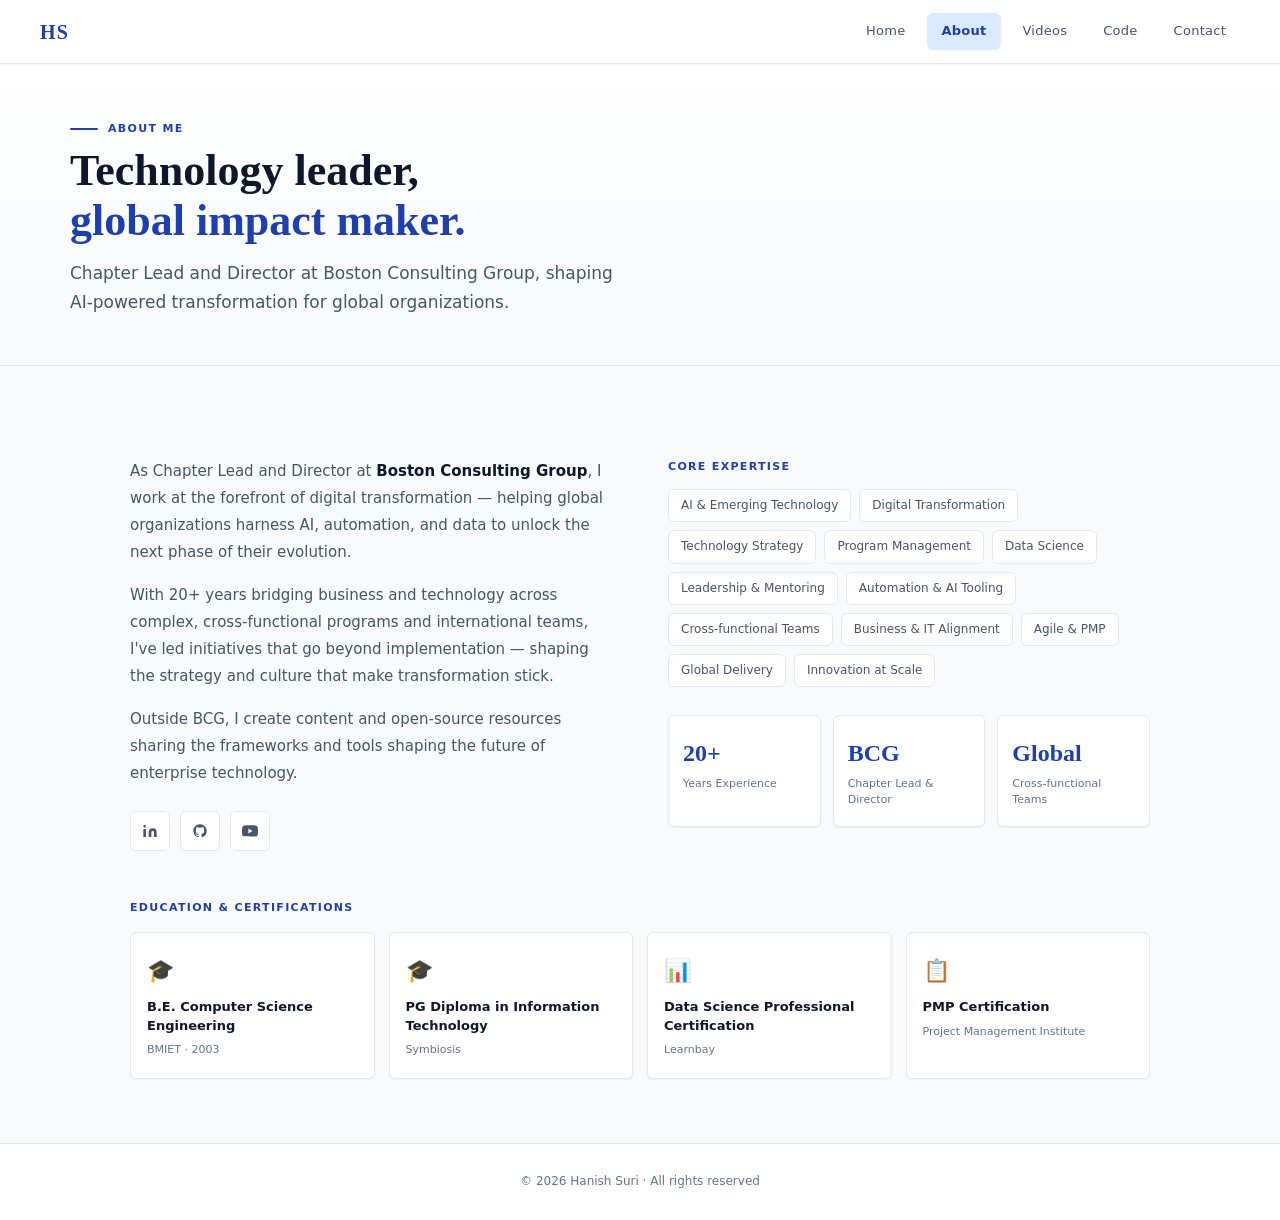
==== about.html @ 6943ae80 "Updated portfolio website" ====
<!DOCTYPE html>
<html lang="en">
<head>
  <meta charset="UTF-8">
  <meta name="viewport" content="width=device-width, initial-scale=1.0">
  <meta name="description" content="About Hanish Suri — technology leader at BCG with 20+ years in digital transformation and AI.">
  <title>About · Hanish Suri</title>
  <link rel="stylesheet" href="styles.css">
</head>
<body>
  <div class="root">
    <nav class="nav" id="nav">
      <a class="logo" href="index.html">HS</a>
      <button class="nav-toggle" id="navToggle" aria-label="Open menu" aria-expanded="false">
        <span></span><span></span>
      </button>
      <div class="nav-links" id="navLinks">
        <a class="nav-btn" href="index.html" data-page="home">Home</a>
        <a class="nav-btn" href="about.html" data-page="about">About</a>
        <a class="nav-btn" href="videos.html" data-page="videos">Videos</a>
        <a class="nav-btn" href="code.html" data-page="code">Code</a>
        <a class="nav-btn" href="contact.html" data-page="contact">Contact</a>
      </div>
    </nav>

    <header class="hero hero-compact">
      <div class="page-header">
        <div class="section-label"><span class="line"></span><span>About Me</span></div>
        <h1 class="page-title">Technology leader,<br><span class="accent">global impact maker.</span></h1>
        <p class="page-lead">Chapter Lead and Director at Boston Consulting Group, shaping AI-powered transformation for global organizations.</p>
      </div>
    </header>

    <main class="section">
      <div class="about-grid">
        <div>
          <p class="body">As Chapter Lead and Director at <strong>Boston Consulting Group</strong>, I work at the forefront of digital transformation — helping global organizations harness AI, automation, and data to unlock the next phase of their evolution.</p>
          <p class="body mt16">With 20+ years bridging business and technology across complex, cross-functional programs and international teams, I've led initiatives that go beyond implementation — shaping the strategy and culture that make transformation stick.</p>
          <p class="body mt16">Outside BCG, I create content and open-source resources sharing the frameworks and tools shaping the future of enterprise technology.</p>
          <div class="socials socials-left">
            <a href="https://www.linkedin.com/in/hanish-suri-a6b50418/" class="social" title="LinkedIn" target="_blank" rel="noreferrer">
              <svg width="16" height="16" viewBox="0 0 24 24" fill="currentColor" aria-hidden="true"><path d="M16 8a6 6 0 016 6v7h-4v-7a2 2 0 00-2-2 2 2 0 00-2 2v7h-4v-7a6 6 0 016-6zM2 9h4v12H2zm2-6a2 2 0 110 4 2 2 0 010-4z"/></svg>
            </a>
            <a href="#" class="social" title="GitHub">
              <svg width="16" height="16" viewBox="0 0 24 24" fill="currentColor" aria-hidden="true"><path d="M12 2C6.477 2 2 6.484 2 12.017c0 4.425 2.865 8.18 6.839 9.504.5.092.682-.217.682-.483 0-.237-.008-.868-.013-1.703-2.782.605-3.369-1.343-3.369-1.343-.454-1.158-1.11-1.466-1.11-1.466-.908-.62.069-.608.069-.608 1.003.07 1.531 1.032 1.531 1.032.892 1.53 2.341 1.088 2.91.832.092-.647.35-1.088.636-1.338-2.22-.253-4.555-1.113-4.555-4.951 0-1.093.39-1.988 1.029-2.688-.103-.253-.446-1.272.098-2.65 0 0 .84-.27 2.75 1.026A9.564 9.564 0 0112 6.844c.85.004 1.705.115 2.504.337 1.909-1.296 2.747-1.027 2.747-1.027.546 1.379.202 2.398.1 2.651.64.7 1.028 1.595 1.028 2.688 0 3.848-2.339 4.695-4.566 4.943.359.309.678.92.678 1.855 0 1.338-.012 2.419-.012 2.747 0 .268.18.58.688.482A10.019 10.019 0 0022 12.017C22 6.484 17.522 2 12 2z"/></svg>
            </a>
            <a href="#" class="social" title="YouTube">
              <svg width="16" height="16" viewBox="0 0 24 24" fill="currentColor" aria-hidden="true"><path d="M23.498 6.186a3.016 3.016 0 00-2.122-2.136C19.505 3.545 12 3.545 12 3.545s-7.505 0-9.377.505A3.017 3.017 0 00.502 6.186C0 8.07 0 12 0 12s0 3.93.502 5.814a3.016 3.016 0 002.122 2.136c1.871.505 9.376.505 9.376.505s7.505 0 9.377-.505a3.015 3.015 0 002.122-2.136C24 15.93 24 12 24 12s0-3.93-.502-5.814zM9.545 15.568V8.432L15.818 12l-6.273 3.568z"/></svg>
            </a>
          </div>
        </div>
        <div>
          <div class="label">Core Expertise</div>
          <div class="chips" id="expertiseChips"></div>
          <div class="stats">
            <div class="stat"><div class="stat-n">20+</div><div class="stat-l">Years Experience</div></div>
            <div class="stat"><div class="stat-n">BCG</div><div class="stat-l">Chapter Lead &amp; Director</div></div>
            <div class="stat"><div class="stat-n">Global</div><div class="stat-l">Cross-functional Teams</div></div>
          </div>
        </div>
      </div>
      <div class="mt48">
        <div class="label">Education &amp; Certifications</div>
        <div class="cred-grid" id="credGrid"></div>
      </div>
    </main>

    <footer class="footer">© <span id="year"></span> Hanish Suri · All rights reserved</footer>
  </div>

  <script src="script.js"></script>
</body>
</html>
---- styles.css ----
:root {
  --bg: #f8fafc;
  --bg-alt: #f1f5f9;
  --surface: #ffffff;
  --text: #0f172a;
  --text-muted: #475569;
  --text-subtle: #64748b;
  --accent: #1e40af;
  --accent-soft: #dbeafe;
  --accent-hover: #1d4ed8;
  --border: #e2e8f0;
  --border-strong: #cbd5e1;
  --nav-bg: rgba(255, 255, 255, 0.92);
  --shadow-sm: 0 1px 2px rgba(15, 23, 42, 0.05);
  --shadow-md: 0 4px 12px rgba(15, 23, 42, 0.06);
  --radius: 6px;
  --font-sans: "Segoe UI", system-ui, -apple-system, sans-serif;
  --font-serif: "Georgia", "Times New Roman", serif;
}

* {
  box-sizing: border-box;
  margin: 0;
  padding: 0;
}

html {
  scroll-behavior: smooth;
  scroll-padding-top: 64px;
}

body {
  background: var(--bg);
}

.root {
  background: var(--bg);
  color: var(--text);
  font-family: var(--font-sans);
  line-height: 1.6;
  min-height: 100vh;
  display: flex;
  flex-direction: column;
}

.root > main,
.root > .page-main {
  flex: 1;
}

a {
  color: inherit;
  text-decoration: none;
}

strong {
  color: var(--text);
  font-weight: 600;
}

.accent {
  color: var(--accent);
}

/* Nav */
.nav {
  position: sticky;
  top: 0;
  z-index: 100;
  display: flex;
  align-items: center;
  justify-content: space-between;
  padding: 0 clamp(1rem, 4vw, 40px);
  height: 64px;
  background: var(--nav-bg);
  border-bottom: 1px solid var(--border);
  backdrop-filter: blur(10px);
  box-shadow: var(--shadow-sm);
}

.logo {
  font-family: var(--font-serif);
  font-size: 1.25rem;
  color: var(--accent);
  font-weight: 700;
  letter-spacing: 0.06em;
}

.nav-links {
  display: flex;
  gap: 8px;
}

.nav-btn {
  padding: 8px 14px;
  border-radius: var(--radius);
  color: var(--text-muted);
  font-size: 0.8125rem;
  font-weight: 500;
  letter-spacing: 0.02em;
  transition: color 0.2s ease, background 0.2s ease;
}

.nav-btn:hover {
  color: var(--accent);
  background: var(--accent-soft);
}

.nav-btn.active {
  color: var(--accent);
  background: var(--accent-soft);
  font-weight: 600;
}

.nav-toggle {
  display: none;
  flex-direction: column;
  justify-content: center;
  gap: 6px;
  width: 2.5rem;
  height: 2.5rem;
  padding: 0;
  border: none;
  background: transparent;
  cursor: pointer;
}

.nav-toggle span {
  display: block;
  height: 2px;
  width: 1.4rem;
  background: var(--text);
  border-radius: 2px;
  transition: transform 0.25s ease;
}

.nav-toggle[aria-expanded="true"] span:first-child {
  transform: translateY(4px) rotate(45deg);
}

.nav-toggle[aria-expanded="true"] span:last-child {
  transform: translateY(-4px) rotate(-45deg);
}

/* Hero / page headers */
.hero {
  position: relative;
  padding: 80px clamp(1.25rem, 5vw, 60px) 88px;
  overflow: hidden;
  background: linear-gradient(180deg, var(--surface) 0%, var(--bg) 100%);
  border-bottom: 1px solid var(--border);
}

.hero-compact {
  padding: 56px clamp(1.25rem, 5vw, 60px) 48px;
}

.grid-bg {
  position: absolute;
  inset: 0;
  opacity: 0.35;
  background-image:
    linear-gradient(var(--border) 1px, transparent 1px),
    linear-gradient(90deg, var(--border) 1px, transparent 1px);
  background-size: 48px 48px;
  pointer-events: none;
}

.glow {
  position: absolute;
  top: 30%;
  right: 10%;
  width: 420px;
  height: 320px;
  background: radial-gradient(ellipse, rgba(30, 64, 175, 0.08) 0%, transparent 70%);
  pointer-events: none;
}

.hero-content {
  position: relative;
  max-width: 680px;
}

.page-header {
  position: relative;
  max-width: 1140px;
  margin: 0 auto;
}

.pill {
  display: inline-flex;
  align-items: center;
  gap: 8px;
  font-size: 0.6875rem;
  font-weight: 600;
  letter-spacing: 0.08em;
  text-transform: uppercase;
  color: var(--text-muted);
  background: var(--surface);
  border: 1px solid var(--border);
  padding: 6px 14px;
  border-radius: 999px;
  margin-bottom: 20px;
  box-shadow: var(--shadow-sm);
}

.dot {
  width: 7px;
  height: 7px;
  border-radius: 50%;
  background: #059669;
  flex-shrink: 0;
}

.hero-name {
  font-family: var(--font-serif);
  font-size: clamp(2.75rem, 8vw, 4.25rem);
  font-weight: 700;
  line-height: 1.05;
  color: var(--text);
  margin-bottom: 20px;
}

.page-title {
  font-family: var(--font-serif);
  font-size: clamp(2rem, 5vw, 2.75rem);
  font-weight: 700;
  line-height: 1.15;
  color: var(--text);
  margin-bottom: 12px;
}

.page-lead {
  font-size: 1.0625rem;
  color: var(--text-muted);
  max-width: 560px;
  line-height: 1.7;
}

.hero-sub {
  font-size: 1.0625rem;
  color: var(--text-muted);
  max-width: 560px;
  line-height: 1.75;
  margin-bottom: 32px;
}

.btns {
  display: flex;
  gap: 12px;
  flex-wrap: wrap;
}

.btn-primary,
.btn-secondary,
.btn-ghost {
  display: inline-flex;
  align-items: center;
  justify-content: center;
  padding: 12px 24px;
  font-size: 0.8125rem;
  font-weight: 600;
  letter-spacing: 0.02em;
  cursor: pointer;
  border-radius: var(--radius);
  transition: background 0.2s ease, color 0.2s ease, border-color 0.2s ease, transform 0.15s ease;
}

.btn-primary:hover,
.btn-secondary:hover,
.btn-ghost:hover {
  transform: translateY(-1px);
}

.btn-primary {
  background: var(--accent);
  color: #fff;
  border: 1px solid var(--accent);
}

.btn-primary:hover {
  background: var(--accent-hover);
  border-color: var(--accent-hover);
}

.btn-secondary {
  background: var(--surface);
  color: var(--text);
  border: 1px solid var(--border-strong);
}

.btn-secondary:hover {
  border-color: var(--accent);
  color: var(--accent);
}

.btn-ghost {
  background: transparent;
  color: var(--accent);
  border: 1px solid transparent;
  padding: 12px 16px;
}

.btn-ghost:hover {
  background: var(--accent-soft);
}

.btn-link {
  text-decoration: none;
}

/* Landing teasers */
.teaser-section {
  padding: 64px clamp(1.25rem, 5vw, 60px);
  max-width: 1140px;
  margin: 0 auto;
  width: 100%;
}

.teaser-grid {
  display: grid;
  grid-template-columns: repeat(auto-fit, minmax(240px, 1fr));
  gap: 20px;
}

a.teaser-card {
  display: block;
  color: inherit;
}

.teaser-card {
  background: var(--surface);
  border: 1px solid var(--border);
  border-radius: var(--radius);
  padding: 28px 24px;
  transition: border-color 0.2s ease, box-shadow 0.2s ease;
  box-shadow: var(--shadow-sm);
}

.teaser-card:hover {
  border-color: var(--accent);
  box-shadow: var(--shadow-md);
}

.teaser-card h3 {
  font-family: var(--font-serif);
  font-size: 1.125rem;
  margin-bottom: 8px;
  color: var(--text);
}

.teaser-card p {
  font-size: 0.875rem;
  color: var(--text-muted);
  line-height: 1.65;
  margin-bottom: 16px;
}

.teaser-link {
  font-size: 0.8125rem;
  font-weight: 600;
  color: var(--accent);
}

.teaser-link:hover {
  text-decoration: underline;
}

/* Sections */
.section {
  padding: 64px clamp(1.25rem, 5vw, 60px);
  max-width: 1140px;
  margin: 0 auto;
  width: 100%;
}

.section-wrap {
  padding: 64px 0;
  background: var(--bg-alt);
  border-top: 1px solid var(--border);
  border-bottom: 1px solid var(--border);
}

.section-inner {
  padding-top: 0;
  padding-bottom: 0;
}

.section-label {
  display: flex;
  align-items: center;
  gap: 10px;
  margin-bottom: 8px;
}

.section-label span {
  color: var(--accent);
  font-size: 0.6875rem;
  font-weight: 600;
  letter-spacing: 0.12em;
  text-transform: uppercase;
}

.section-label .line {
  width: 28px;
  height: 2px;
  background: var(--accent);
  border-radius: 1px;
}

.section-label-center {
  justify-content: center;
}

.h2 {
  font-family: var(--font-serif);
  font-size: clamp(1.5rem, 3.5vw, 2.125rem);
  color: var(--text);
  line-height: 1.25;
  margin: 0 0 20px;
}

.section-h2 {
  margin: 0;
}

.body {
  color: var(--text-muted);
  font-size: 0.9375rem;
  line-height: 1.8;
}

.about-grid {
  display: grid;
  grid-template-columns: 1fr 1fr;
  gap: 56px;
  margin-top: 28px;
}

.label {
  font-size: 0.6875rem;
  font-weight: 600;
  letter-spacing: 0.12em;
  text-transform: uppercase;
  color: var(--accent);
  margin-bottom: 14px;
}

.chips {
  display: flex;
  flex-wrap: wrap;
  gap: 8px;
  margin-bottom: 28px;
}

.chip {
  padding: 6px 12px;
  font-size: 0.75rem;
  font-weight: 500;
  background: var(--surface);
  border: 1px solid var(--border);
  color: var(--text-muted);
  border-radius: var(--radius);
}

.stats {
  display: grid;
  grid-template-columns: repeat(3, 1fr);
  gap: 12px;
}

.stat {
  background: var(--surface);
  border: 1px solid var(--border);
  padding: 18px 14px;
  border-radius: var(--radius);
  box-shadow: var(--shadow-sm);
}

.stat-n {
  font-family: var(--font-serif);
  font-size: 1.5rem;
  color: var(--accent);
  margin-bottom: 4px;
  font-weight: 700;
}

.stat-l {
  font-size: 0.6875rem;
  color: var(--text-subtle);
  line-height: 1.45;
}

.cred-grid {
  display: grid;
  grid-template-columns: repeat(4, 1fr);
  gap: 14px;
  margin-top: 16px;
}

.cred {
  background: var(--surface);
  border: 1px solid var(--border);
  padding: 20px 16px;
  border-radius: var(--radius);
  box-shadow: var(--shadow-sm);
}

.cred-icon {
  font-size: 1.375rem;
  margin-bottom: 10px;
  display: block;
}

.cred-title {
  font-size: 0.8125rem;
  color: var(--text);
  font-weight: 600;
  line-height: 1.4;
  margin-bottom: 6px;
}

.cred-sub {
  font-size: 0.6875rem;
  color: var(--text-subtle);
}

.section-hdr {
  display: flex;
  align-items: flex-end;
  justify-content: space-between;
  gap: 1rem;
  margin-bottom: 28px;
  flex-wrap: wrap;
}

.see-all {
  font-size: 0.75rem;
  font-weight: 600;
  letter-spacing: 0.02em;
  color: var(--accent);
  white-space: nowrap;
}

.see-all:hover {
  text-decoration: underline;
}

.grid3 {
  display: grid;
  grid-template-columns: repeat(3, 1fr);
  gap: 20px;
}

.grid2 {
  display: grid;
  grid-template-columns: repeat(2, 1fr);
  gap: 16px;
}

.vcard {
  background: var(--surface);
  border: 1px solid var(--border);
  border-radius: var(--radius);
  overflow: hidden;
  box-shadow: var(--shadow-sm);
  transition: box-shadow 0.2s ease;
}

.vcard:hover {
  box-shadow: var(--shadow-md);
}

.vthumb {
  aspect-ratio: 16 / 9;
  background: var(--bg-alt);
  display: flex;
  align-items: center;
  justify-content: center;
  flex-direction: column;
  gap: 10px;
  border-bottom: 1px solid var(--border);
}

.vtag {
  font-size: 0.625rem;
  font-weight: 600;
  letter-spacing: 0.08em;
  text-transform: uppercase;
  background: var(--accent-soft);
  color: var(--accent);
  padding: 4px 10px;
  border-radius: var(--radius);
}

.play {
  width: 42px;
  height: 42px;
  border-radius: 50%;
  background: var(--surface);
  border: 1px solid var(--border-strong);
  display: flex;
  align-items: center;
  justify-content: center;
  color: var(--accent);
  font-size: 14px;
  box-shadow: var(--shadow-sm);
}

.soon {
  font-size: 0.625rem;
  font-weight: 600;
  color: var(--text-subtle);
  letter-spacing: 0.1em;
  text-transform: uppercase;
}

.cbody {
  padding: 16px 18px 20px;
}

.ctitle {
  font-size: 0.875rem;
  color: var(--text);
  font-weight: 600;
  line-height: 1.4;
  margin-bottom: 8px;
}

.cdesc {
  font-size: 0.8125rem;
  color: var(--text-subtle);
  line-height: 1.6;
}

.repo {
  background: var(--surface);
  border: 1px solid var(--border);
  border-radius: var(--radius);
  padding: 20px;
  transition: border-color 0.2s ease, box-shadow 0.2s ease;
  box-shadow: var(--shadow-sm);
}

.repo:hover {
  border-color: var(--accent);
  box-shadow: var(--shadow-md);
}

.repo-top {
  display: flex;
  align-items: center;
  justify-content: space-between;
  margin-bottom: 12px;
}

.repo-tag {
  font-size: 0.625rem;
  font-weight: 600;
  letter-spacing: 0.08em;
  text-transform: uppercase;
  background: var(--accent-soft);
  color: var(--accent);
  padding: 4px 8px;
  border-radius: var(--radius);
}

.repo-lang {
  font-size: 0.6875rem;
  color: var(--text-subtle);
}

.repo-name {
  font-family: ui-monospace, "Cascadia Code", "Courier New", monospace;
  font-size: 0.8125rem;
  color: var(--text);
  margin-bottom: 8px;
  font-weight: 600;
}

.contact-page {
  text-align: center;
  padding: 72px clamp(1.25rem, 5vw, 60px) 80px;
  max-width: 640px;
  margin: 0 auto;
}

.contact-lead {
  max-width: 480px;
  margin: 16px auto !important;
}

.contact-options {
  display: flex;
  flex-direction: column;
  gap: 16px;
  margin-top: 32px;
  text-align: left;
}

.contact-option {
  display: flex;
  align-items: flex-start;
  gap: 16px;
  padding: 20px;
  background: var(--surface);
  border: 1px solid var(--border);
  border-radius: var(--radius);
  box-shadow: var(--shadow-sm);
}

.contact-option strong {
  display: block;
  font-size: 0.9375rem;
  margin-bottom: 4px;
}

.contact-option span {
  font-size: 0.875rem;
  color: var(--text-muted);
}

.socials {
  display: flex;
  gap: 10px;
  margin-top: 28px;
  justify-content: center;
}

.socials-left {
  justify-content: flex-start;
  margin-top: 24px;
}

.social {
  width: 40px;
  height: 40px;
  border-radius: var(--radius);
  border: 1px solid var(--border);
  background: var(--surface);
  display: flex;
  align-items: center;
  justify-content: center;
  color: var(--text-muted);
  transition: color 0.2s ease, border-color 0.2s ease, background 0.2s ease;
}

.social:hover {
  color: var(--accent);
  border-color: var(--accent);
  background: var(--accent-soft);
}

.footer {
  text-align: center;
  padding: 28px 24px;
  border-top: 1px solid var(--border);
  font-size: 0.75rem;
  color: var(--text-subtle);
  background: var(--surface);
  margin-top: auto;
}

.mt16 {
  margin-top: 16px;
}

.mt28 {
  margin-top: 28px;
}

.mt48 {
  margin-top: 48px;
}

/* Responsive */
@media (max-width: 900px) {
  .about-grid {
    grid-template-columns: 1fr;
    gap: 40px;
  }

  .cred-grid {
    grid-template-columns: repeat(2, 1fr);
  }

  .grid3,
  .teaser-grid {
    grid-template-columns: 1fr;
  }

  .grid2 {
    grid-template-columns: 1fr;
  }
}

@media (max-width: 640px) {
  .nav-toggle {
    display: flex;
  }

  .nav-links {
    position: fixed;
    top: 64px;
    left: 0;
    right: 0;
    flex-direction: column;
    gap: 4px;
    padding: 12px;
    background: var(--surface);
    border-bottom: 1px solid var(--border);
    box-shadow: var(--shadow-md);
    transform: translateY(-120%);
    opacity: 0;
    pointer-events: none;
    transition: transform 0.3s ease, opacity 0.3s ease;
  }

  .nav-links.open {
    transform: translateY(0);
    opacity: 1;
    pointer-events: auto;
  }

  .nav-btn {
    display: block;
    padding: 12px 16px;
    text-align: left;
  }

  .stats {
    grid-template-columns: 1fr;
  }

  .cred-grid {
    grid-template-columns: 1fr;
  }
}

@media (prefers-reduced-motion: reduce) {
  html {
    scroll-behavior: auto;
  }

  .btn-primary:hover,
  .btn-secondary:hover,
  .btn-ghost:hover {
    transform: none;
  }
}
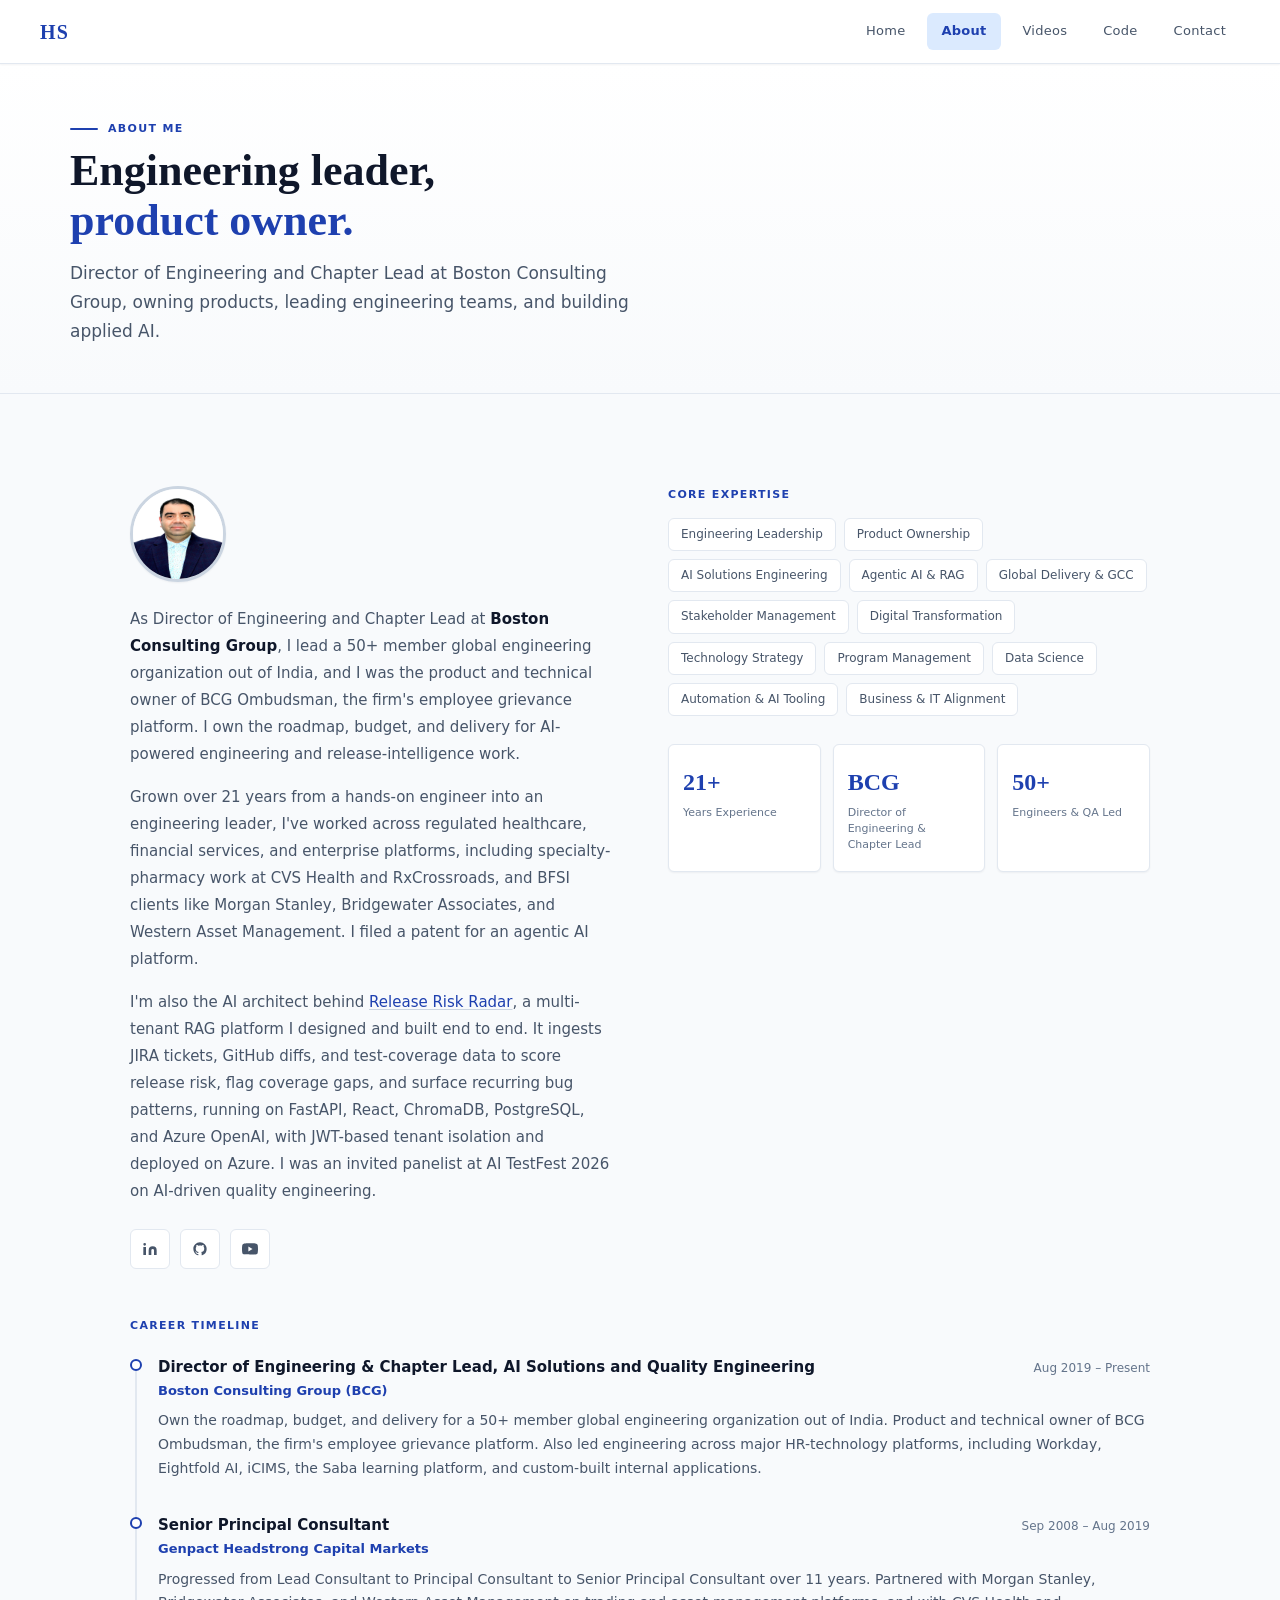
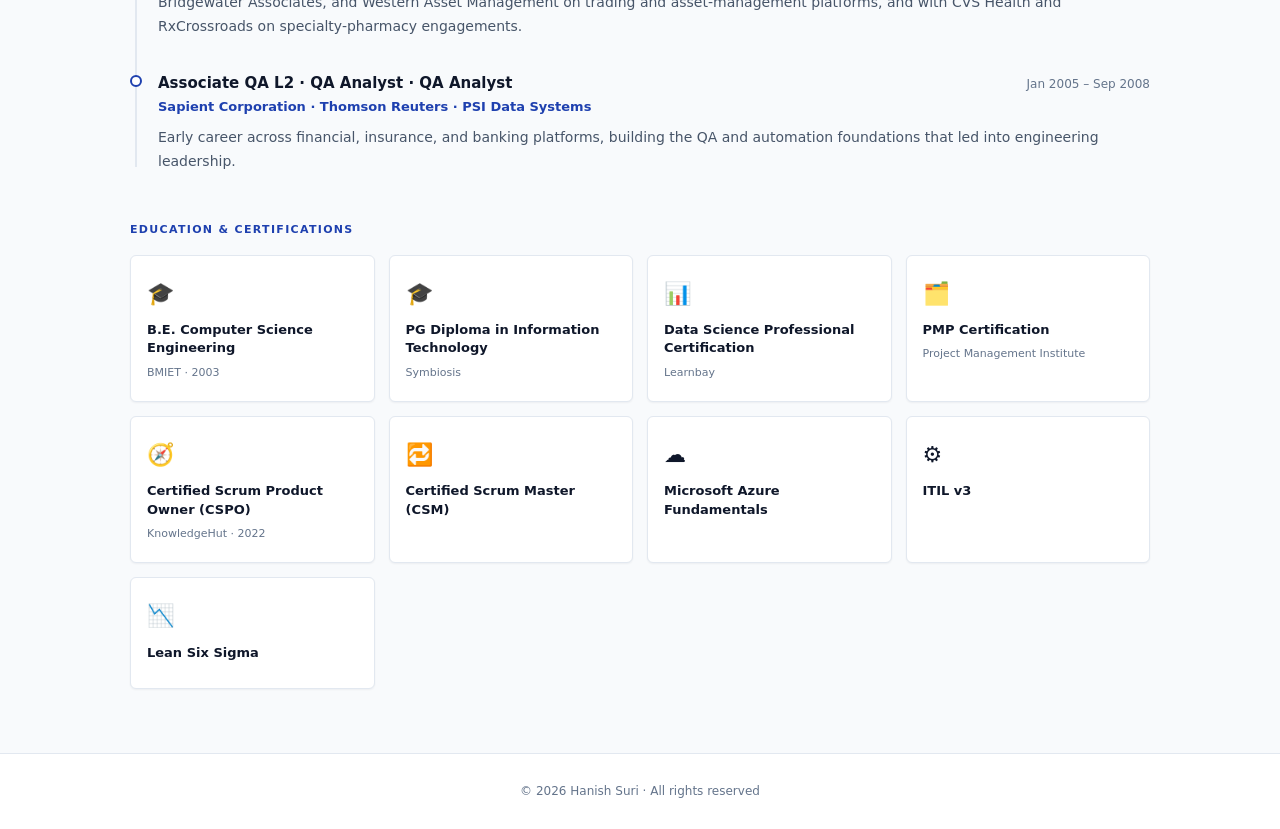
==== commit 8e5f1592: "Reposition site: Director of Engineering, career timeline, photo, projects - Retitle to Director of " ====
--- a/about.html
+++ b/about.html
@@ -3,7 +3,7 @@
 <head>
   <meta charset="UTF-8">
   <meta name="viewport" content="width=device-width, initial-scale=1.0">
-  <meta name="description" content="About Hanish Suri — technology leader at BCG with 20+ years in digital transformation and AI.">
+  <meta name="description" content="About Hanish Suri — Director of Engineering & Chapter Lead at BCG, with 21 years across engineering leadership, product ownership, and applied AI.">
   <title>About · Hanish Suri</title>
   <link rel="stylesheet" href="styles.css">
 </head>
@@ -26,19 +26,20 @@
     <header class="hero hero-compact">
       <div class="page-header">
         <div class="section-label"><span class="line"></span><span>About Me</span></div>
-        <h1 class="page-title">Technology leader,<br><span class="accent">global impact maker.</span></h1>
-        <p class="page-lead">Chapter Lead and Director at Boston Consulting Group, shaping AI-powered transformation for global organizations.</p>
+        <h1 class="page-title">Engineering leader,<br><span class="accent">product owner.</span></h1>
+        <p class="page-lead">Director of Engineering and Chapter Lead at Boston Consulting Group, owning products, leading engineering teams, and building applied AI.</p>
       </div>
     </header>
 
     <main class="section">
       <div class="about-grid">
         <div>
-          <p class="body">As Chapter Lead and Director at <strong>Boston Consulting Group</strong>, I work at the forefront of digital transformation — helping global organizations harness AI, automation, and data to unlock the next phase of their evolution.</p>
-          <p class="body mt16">With 20+ years bridging business and technology across complex, cross-functional programs and international teams, I've led initiatives that go beyond implementation — shaping the strategy and culture that make transformation stick.</p>
-          <p class="body mt16">Outside BCG, I create content and open-source resources sharing the frameworks and tools shaping the future of enterprise technology.</p>
+          <img src="images/hanish-suri.jpg" alt="Hanish Suri" class="avatar mb16">
+          <p class="body">As Director of Engineering and Chapter Lead at <strong>Boston Consulting Group</strong>, I lead a 50+ member global engineering organization out of India, and I was the product and technical owner of BCG Ombudsman, the firm's employee grievance platform. I own the roadmap, budget, and delivery for AI-powered engineering and release-intelligence work.</p>
+          <p class="body mt16">Grown over 21 years from a hands-on engineer into an engineering leader, I've worked across regulated healthcare, financial services, and enterprise platforms, including specialty-pharmacy work at CVS Health and RxCrossroads, and BFSI clients like Morgan Stanley, Bridgewater Associates, and Western Asset Management. I filed a patent for an agentic AI platform.</p>
+          <p class="body mt16">I'm also the AI architect behind <a href="https://www.aiqariskradar.com" target="_blank" rel="noreferrer">Release Risk Radar</a>, a multi-tenant RAG platform I designed and built end to end. It ingests JIRA tickets, GitHub diffs, and test-coverage data to score release risk, flag coverage gaps, and surface recurring bug patterns, running on FastAPI, React, ChromaDB, PostgreSQL, and Azure OpenAI, with JWT-based tenant isolation and deployed on Azure. I was an invited panelist at AI TestFest 2026 on AI-driven quality engineering.</p>
           <div class="socials socials-left">
-            <a href="https://www.linkedin.com/in/hanish-suri-a6b50418/" class="social" title="LinkedIn" target="_blank" rel="noreferrer">
+            <a href="https://www.linkedin.com/in/hanishsuri/" class="social" title="LinkedIn" target="_blank" rel="noreferrer">
               <svg width="16" height="16" viewBox="0 0 24 24" fill="currentColor" aria-hidden="true"><path d="M16 8a6 6 0 016 6v7h-4v-7a2 2 0 00-2-2 2 2 0 00-2 2v7h-4v-7a6 6 0 016-6zM2 9h4v12H2zm2-6a2 2 0 110 4 2 2 0 010-4z"/></svg>
             </a>
             <a href="#" class="social" title="GitHub">
@@ -53,9 +54,41 @@
           <div class="label">Core Expertise</div>
           <div class="chips" id="expertiseChips"></div>
           <div class="stats">
-            <div class="stat"><div class="stat-n">20+</div><div class="stat-l">Years Experience</div></div>
-            <div class="stat"><div class="stat-n">BCG</div><div class="stat-l">Chapter Lead &amp; Director</div></div>
-            <div class="stat"><div class="stat-n">Global</div><div class="stat-l">Cross-functional Teams</div></div>
+            <div class="stat"><div class="stat-n">21+</div><div class="stat-l">Years Experience</div></div>
+            <div class="stat"><div class="stat-n">BCG</div><div class="stat-l">Director of Engineering &amp; Chapter Lead</div></div>
+            <div class="stat"><div class="stat-n">50+</div><div class="stat-l">Engineers &amp; QA Led</div></div>
+          </div>
+        </div>
+      </div>
+      <div class="mt48">
+        <div class="label">Career Timeline</div>
+        <div class="timeline">
+          <div class="timeline-item">
+            <span class="timeline-dot"></span>
+            <div class="timeline-top">
+              <span class="timeline-role">Director of Engineering &amp; Chapter Lead, AI Solutions and Quality Engineering</span>
+              <span class="timeline-dates">Aug 2019 – Present</span>
+            </div>
+            <div class="timeline-company">Boston Consulting Group (BCG)</div>
+            <p class="timeline-desc">Own the roadmap, budget, and delivery for a 50+ member global engineering organization out of India. Product and technical owner of BCG Ombudsman, the firm's employee grievance platform. Also led engineering across major HR-technology platforms, including Workday, Eightfold AI, iCIMS, the Saba learning platform, and custom-built internal applications.</p>
+          </div>
+          <div class="timeline-item">
+            <span class="timeline-dot"></span>
+            <div class="timeline-top">
+              <span class="timeline-role">Senior Principal Consultant</span>
+              <span class="timeline-dates">Sep 2008 – Aug 2019</span>
+            </div>
+            <div class="timeline-company">Genpact Headstrong Capital Markets</div>
+            <p class="timeline-desc">Progressed from Lead Consultant to Principal Consultant to Senior Principal Consultant over 11 years. Partnered with Morgan Stanley, Bridgewater Associates, and Western Asset Management on trading and asset-management platforms, and with CVS Health and RxCrossroads on specialty-pharmacy engagements.</p>
+          </div>
+          <div class="timeline-item">
+            <span class="timeline-dot"></span>
+            <div class="timeline-top">
+              <span class="timeline-role">Associate QA L2 · QA Analyst · QA Analyst</span>
+              <span class="timeline-dates">Jan 2005 – Sep 2008</span>
+            </div>
+            <div class="timeline-company">Sapient Corporation · Thomson Reuters · PSI Data Systems</div>
+            <p class="timeline-desc">Early career across financial, insurance, and banking platforms, building the QA and automation foundations that led into engineering leadership.</p>
           </div>
         </div>
       </div>
--- a/styles.css
+++ b/styles.css
@@ -181,6 +181,38 @@
   max-width: 680px;
 }
 
+.hero-inner {
+  position: relative;
+  display: flex;
+  align-items: center;
+  justify-content: space-between;
+  gap: 48px;
+  flex-wrap: wrap-reverse;
+}
+
+.hero-photo {
+  flex-shrink: 0;
+}
+
+.hero-img {
+  width: 200px;
+  height: 200px;
+  border-radius: 50%;
+  object-fit: cover;
+  border: 4px solid var(--border-strong);
+  box-shadow: var(--shadow-md);
+  display: block;
+}
+
+.avatar {
+  width: 96px;
+  height: 96px;
+  border-radius: 50%;
+  object-fit: cover;
+  border: 3px solid var(--border-strong);
+  box-shadow: var(--shadow-sm);
+}
+
 .page-header {
   position: relative;
   max-width: 1140px;
@@ -430,6 +462,17 @@
   line-height: 1.8;
 }
 
+.body a {
+  color: var(--accent);
+  text-decoration: underline;
+  text-decoration-color: var(--border-strong);
+  text-underline-offset: 2px;
+}
+
+.body a:hover {
+  text-decoration-color: var(--accent);
+}
+
 .about-grid {
   display: grid;
   grid-template-columns: 1fr 1fr;
@@ -525,6 +568,76 @@
   color: var(--text-subtle);
 }
 
+.timeline {
+  position: relative;
+  margin-top: 20px;
+  padding-left: 28px;
+}
+
+.timeline::before {
+  content: '';
+  position: absolute;
+  left: 5px;
+  top: 6px;
+  bottom: 6px;
+  width: 2px;
+  background: var(--border);
+}
+
+.timeline-item {
+  position: relative;
+  padding-bottom: 32px;
+}
+
+.timeline-item:last-child {
+  padding-bottom: 0;
+}
+
+.timeline-dot {
+  position: absolute;
+  left: -28px;
+  top: 4px;
+  width: 12px;
+  height: 12px;
+  border-radius: 50%;
+  background: var(--surface);
+  border: 2px solid var(--accent);
+}
+
+.timeline-top {
+  display: flex;
+  align-items: baseline;
+  justify-content: space-between;
+  gap: 16px;
+  flex-wrap: wrap;
+}
+
+.timeline-role {
+  font-weight: 700;
+  font-size: 0.9375rem;
+  color: var(--text);
+}
+
+.timeline-dates {
+  font-size: 0.75rem;
+  color: var(--text-subtle);
+  white-space: nowrap;
+}
+
+.timeline-company {
+  color: var(--accent);
+  font-weight: 600;
+  font-size: 0.8125rem;
+  margin-top: 2px;
+}
+
+.timeline-desc {
+  font-size: 0.875rem;
+  color: var(--text-muted);
+  margin-top: 8px;
+  line-height: 1.7;
+}
+
 .section-hdr {
   display: flex;
   align-items: flex-end;
@@ -567,6 +680,10 @@
   transition: box-shadow 0.2s ease;
 }
 
+a.vcard {
+  display: block;
+}
+
 .vcard:hover {
   box-shadow: var(--shadow-md);
 }
@@ -645,6 +762,18 @@
 .repo:hover {
   border-color: var(--accent);
   box-shadow: var(--shadow-md);
+}
+
+a.repo {
+  display: block;
+}
+
+.repo-live {
+  margin-top: 10px;
+  font-size: 0.6875rem;
+  font-weight: 600;
+  color: var(--accent);
+  letter-spacing: 0.04em;
 }
 
 .repo-top {
@@ -763,6 +892,10 @@
 
 .mt16 {
   margin-top: 16px;
+}
+
+.mb16 {
+  margin-bottom: 16px;
 }
 
 .mt28 {
@@ -835,6 +968,16 @@
   .cred-grid {
     grid-template-columns: 1fr;
   }
+
+  .hero-inner {
+    justify-content: center;
+    text-align: center;
+  }
+
+  .hero-img {
+    width: 140px;
+    height: 140px;
+  }
 }
 
 @media (prefers-reduced-motion: reduce) {
